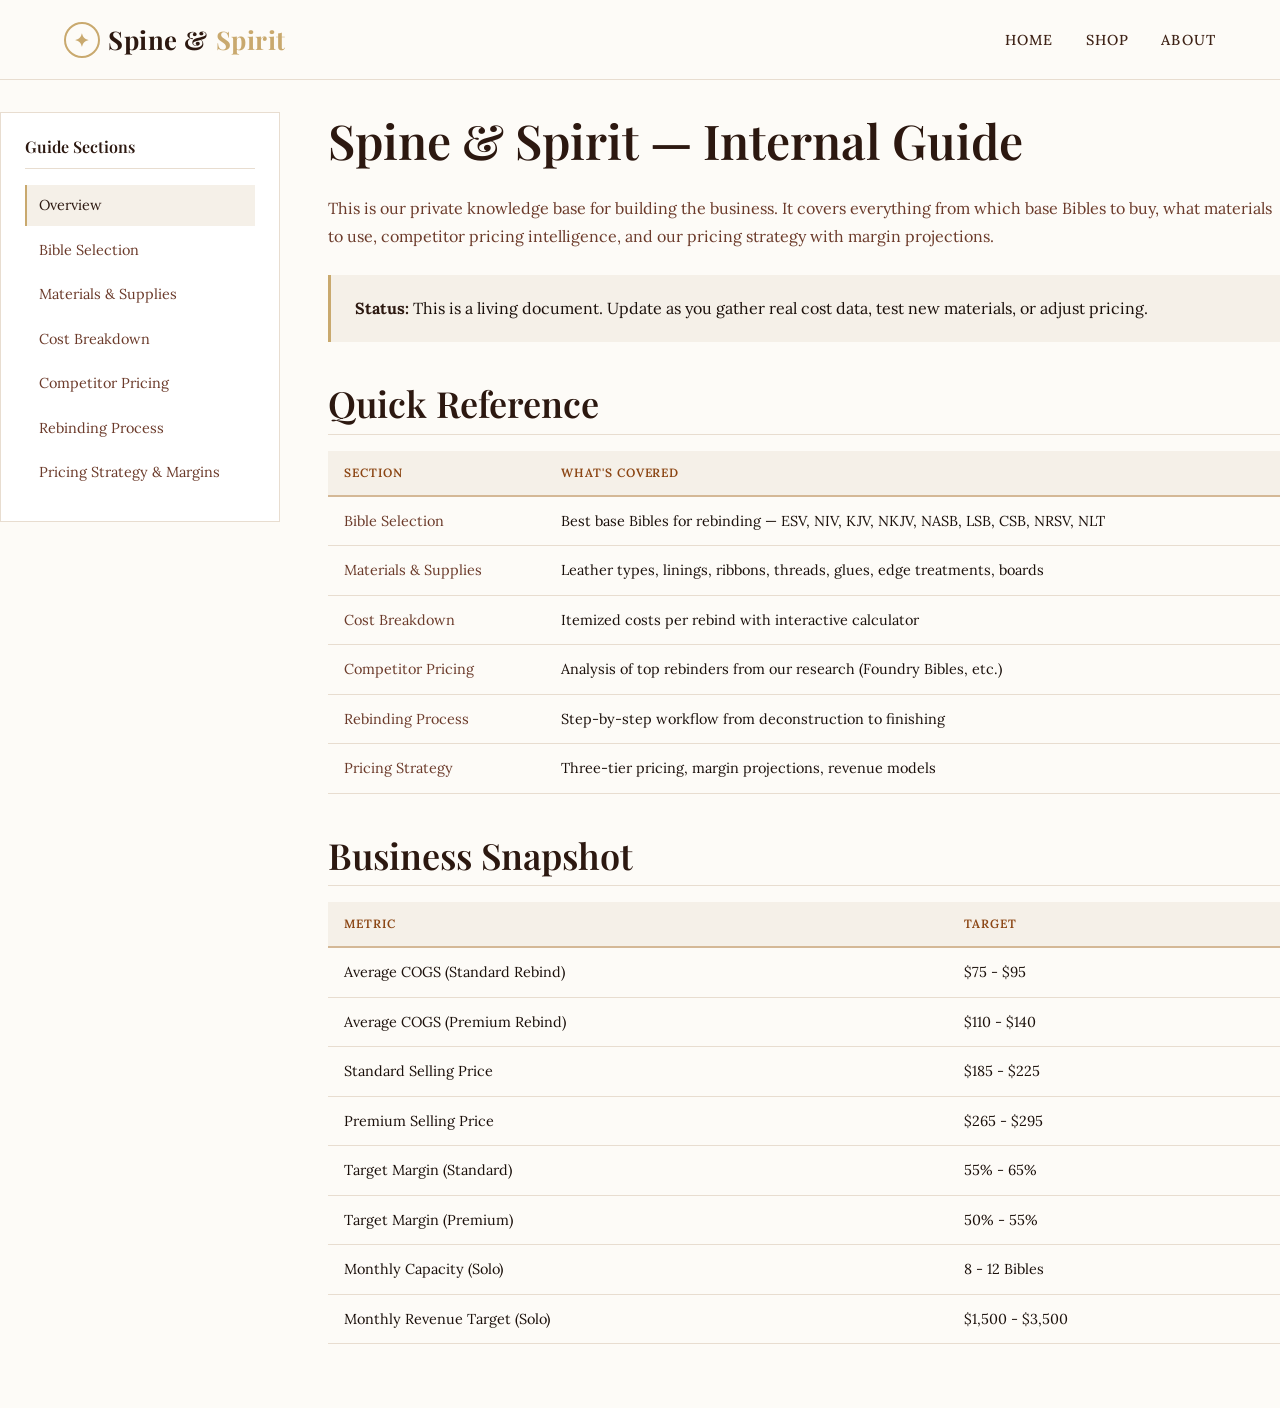
==== guide/index.html @ 6aaa07f2 "Initial scaffold: full storefront + internal guide for Spine & Spirit" ====
<!DOCTYPE html>
<html lang="en">
<head>
  <meta charset="UTF-8">
  <meta name="viewport" content="width=device-width, initial-scale=1.0">
  <title>Guide — Spine & Spirit (Internal)</title>
  <link rel="stylesheet" href="../css/style.css">
</head>
<body>

  <header class="site-header">
    <div class="header-inner">
      <a href="/" class="logo">
        <span class="logo-icon">✦</span>
        Spine &amp; <span>Spirit</span>
      </a>
      <nav>
        <button class="menu-toggle" aria-label="Toggle menu" aria-expanded="false">
          <svg viewBox="0 0 24 24" fill="none" stroke="currentColor" stroke-width="2">
            <path d="M3 6h18M3 12h18M3 18h18"/>
          </svg>
        </button>
        <ul class="nav-links">
          <li><a href="/">Home</a></li>
          <li><a href="/shop.html">Shop</a></li>
          <li><a href="/about.html">About</a></li>
        </ul>
      </nav>
    </div>
  </header>

  <div class="guide-layout">
    <aside class="guide-sidebar">
      <h3>Guide Sections</h3>
      <ul class="guide-nav">
        <li><a href="index.html" class="active">Overview</a></li>
        <li><a href="bible-selection.html">Bible Selection</a></li>
        <li><a href="materials.html">Materials &amp; Supplies</a></li>
        <li><a href="cost-breakdown.html">Cost Breakdown</a></li>
        <li><a href="competitor-pricing.html">Competitor Pricing</a></li>
        <li><a href="rebinding-process.html">Rebinding Process</a></li>
        <li><a href="pricing-strategy.html">Pricing Strategy &amp; Margins</a></li>
      </ul>
    </aside>
    <main class="guide-content">
      <h1>Spine &amp; Spirit — Internal Guide</h1>
      <p>This is our private knowledge base for building the business. It covers everything from which base Bibles to buy, what materials to use, competitor pricing intelligence, and our pricing strategy with margin projections.</p>

      <div class="guide-tip">
        <strong>Status:</strong> This is a living document. Update as you gather real cost data, test new materials, or adjust pricing.
      </div>

      <h2>Quick Reference</h2>
      <table>
        <thead>
          <tr>
            <th>Section</th>
            <th>What's Covered</th>
          </tr>
        </thead>
        <tbody>
          <tr>
            <td><a href="bible-selection.html">Bible Selection</a></td>
            <td>Best base Bibles for rebinding — ESV, NIV, KJV, NKJV, NASB, LSB, CSB, NRSV, NLT</td>
          </tr>
          <tr>
            <td><a href="materials.html">Materials &amp; Supplies</a></td>
            <td>Leather types, linings, ribbons, threads, glues, edge treatments, boards</td>
          </tr>
          <tr>
            <td><a href="cost-breakdown.html">Cost Breakdown</a></td>
            <td>Itemized costs per rebind with interactive calculator</td>
          </tr>
          <tr>
            <td><a href="competitor-pricing.html">Competitor Pricing</a></td>
            <td>Analysis of top rebinders from our research (Foundry Bibles, etc.)</td>
          </tr>
          <tr>
            <td><a href="rebinding-process.html">Rebinding Process</a></td>
            <td>Step-by-step workflow from deconstruction to finishing</td>
          </tr>
          <tr>
            <td><a href="pricing-strategy.html">Pricing Strategy</a></td>
            <td>Three-tier pricing, margin projections, revenue models</td>
          </tr>
        </tbody>
      </table>

      <h2>Business Snapshot</h2>
      <table>
        <thead>
          <tr>
            <th>Metric</th>
            <th>Target</th>
          </tr>
        </thead>
        <tbody>
          <tr><td>Average COGS (Standard Rebind)</td><td>$75 - $95</td></tr>
          <tr><td>Average COGS (Premium Rebind)</td><td>$110 - $140</td></tr>
          <tr><td>Standard Selling Price</td><td>$185 - $225</td></tr>
          <tr><td>Premium Selling Price</td><td>$265 - $295</td></tr>
          <tr><td>Target Margin (Standard)</td><td>55% - 65%</td></tr>
          <tr><td>Target Margin (Premium)</td><td>50% - 55%</td></tr>
          <tr><td>Monthly Capacity (Solo)</td><td>8 - 12 Bibles</td></tr>
          <tr><td>Monthly Revenue Target (Solo)</td><td>$1,500 - $3,500</td></tr>
        </tbody>
      </table>
    </main>
  </div>

  <script src="../js/main.js"></script>
</body>
</html>
---- css/style.css ----
/* ========================================
   Spine & Spirit — Design System
   Rustic & Classic Aesthetic
   ======================================== */

@import url('https://fonts.googleapis.com/css2?family=Playfair+Display:ital,wght@0,400;0,500;0,600;0,700;1,400;1,500&family=Lora:ital,wght@0,400;0,500;0,600;1,400&family=Cormorant+Garamond:ital,wght@0,400;0,500;0,600;1,400;1,500&display=swap');

/* ----- Reset & Base ----- */
*, *::before, *::after {
  margin: 0;
  padding: 0;
  box-sizing: border-box;
}

:root {
  --brown-900: #1A0F0A;
  --brown-800: #2C1810;
  --brown-700: #3E2216;
  --brown-600: #6B3A2A;
  --brown-500: #8B4513;
  --brown-400: #A0522D;
  --brown-300: #C49A6C;
  --brown-200: #D4B896;
  --brown-100: #E8DDD0;
  --brown-50: #F5F0E8;

  --gold: #C9A96E;
  --gold-light: #DFC99E;
  --gold-dark: #A8883E;

  --burgundy: #6B1D2A;
  --burgundy-dark: #4A1320;

  --cream: #FDFBF7;
  --white: #FFFFFF;

  --font-heading: 'Playfair Display', Georgia, serif;
  --font-body: 'Lora', Georgia, serif;
  --font-accent: 'Cormorant Garamond', Georgia, serif;

  --shadow-sm: 0 1px 3px rgba(26, 15, 10, 0.08);
  --shadow-md: 0 4px 12px rgba(26, 15, 10, 0.1);
  --shadow-lg: 0 8px 30px rgba(26, 15, 10, 0.12);
  --shadow-xl: 0 20px 60px rgba(26, 15, 10, 0.15);

  --radius-sm: 4px;
  --radius-md: 8px;
  --radius-lg: 16px;

  --max-width: 1200px;
  --header-height: 80px;
}

html {
  scroll-behavior: smooth;
  font-size: 16px;
}

body {
  font-family: var(--font-body);
  color: var(--brown-900);
  background: var(--cream);
  line-height: 1.7;
  -webkit-font-smoothing: antialiased;
}

img {
  max-width: 100%;
  height: auto;
  display: block;
}

a {
  color: var(--brown-600);
  text-decoration: none;
  transition: color 0.2s ease;
}

a:hover {
  color: var(--gold-dark);
}

/* ----- Typography ----- */
h1, h2, h3, h4, h5, h6 {
  font-family: var(--font-heading);
  font-weight: 600;
  line-height: 1.2;
  color: var(--brown-800);
}

h1 { font-size: 3rem; }
h2 { font-size: 2.25rem; }
h3 { font-size: 1.75rem; }
h4 { font-size: 1.25rem; }

p { margin-bottom: 1rem; }

.accent-text {
  font-family: var(--font-accent);
  font-style: italic;
  color: var(--brown-500);
}

.section-title {
  text-align: center;
  margin-bottom: 3rem;
}

.section-title h2 {
  position: relative;
  display: inline-block;
  margin-bottom: 0.75rem;
}

.section-title h2::after {
  content: '';
  display: block;
  width: 60px;
  height: 2px;
  background: var(--gold);
  margin: 0.75rem auto 0;
}

.section-title p {
  color: var(--brown-500);
  font-family: var(--font-accent);
  font-size: 1.2rem;
  font-style: italic;
}

/* ----- Container ----- */
.container {
  max-width: var(--max-width);
  margin: 0 auto;
  padding: 0 1.5rem;
}

/* ----- Header / Navigation ----- */
.site-header {
  position: fixed;
  top: 0;
  left: 0;
  right: 0;
  z-index: 1000;
  background: rgba(253, 251, 247, 0.97);
  backdrop-filter: blur(10px);
  border-bottom: 1px solid var(--brown-100);
  height: var(--header-height);
  transition: box-shadow 0.3s ease;
}

.site-header.scrolled {
  box-shadow: var(--shadow-md);
}

.header-inner {
  display: flex;
  align-items: center;
  justify-content: space-between;
  height: var(--header-height);
  max-width: var(--max-width);
  margin: 0 auto;
  padding: 0 1.5rem;
}

.logo {
  font-family: var(--font-heading);
  font-size: 1.6rem;
  font-weight: 700;
  color: var(--brown-800);
  letter-spacing: 0.02em;
  display: flex;
  align-items: center;
  gap: 0.5rem;
}

.logo span {
  color: var(--gold);
}

.logo-icon {
  width: 36px;
  height: 36px;
  border: 2px solid var(--gold);
  border-radius: 50%;
  display: flex;
  align-items: center;
  justify-content: center;
  font-size: 1.1rem;
  color: var(--gold);
}

.nav-links {
  display: flex;
  align-items: center;
  gap: 2rem;
  list-style: none;
}

.nav-links a {
  font-family: var(--font-body);
  font-size: 0.9rem;
  font-weight: 500;
  color: var(--brown-700);
  text-transform: uppercase;
  letter-spacing: 0.08em;
  position: relative;
}

.nav-links a::after {
  content: '';
  position: absolute;
  bottom: -4px;
  left: 0;
  width: 0;
  height: 1px;
  background: var(--gold);
  transition: width 0.3s ease;
}

.nav-links a:hover::after,
.nav-links a.active::after {
  width: 100%;
}

.nav-links a:hover {
  color: var(--brown-800);
}

/* Mobile Menu */
.menu-toggle {
  display: none;
  background: none;
  border: none;
  cursor: pointer;
  padding: 0.5rem;
  color: var(--brown-800);
}

.menu-toggle svg {
  width: 28px;
  height: 28px;
}

/* ----- Buttons ----- */
.btn {
  display: inline-flex;
  align-items: center;
  gap: 0.5rem;
  font-family: var(--font-body);
  font-size: 0.9rem;
  font-weight: 600;
  padding: 0.875rem 2rem;
  border: 2px solid var(--brown-800);
  border-radius: 0;
  cursor: pointer;
  transition: all 0.3s ease;
  text-transform: uppercase;
  letter-spacing: 0.08em;
  text-decoration: none;
}

.btn-primary {
  background: var(--brown-800);
  color: var(--cream);
  border-color: var(--brown-800);
}

.btn-primary:hover {
  background: var(--brown-700);
  border-color: var(--brown-700);
  color: var(--cream);
}

.btn-secondary {
  background: transparent;
  color: var(--brown-800);
  border-color: var(--brown-800);
}

.btn-secondary:hover {
  background: var(--brown-800);
  color: var(--cream);
}

.btn-gold {
  background: var(--gold);
  color: var(--brown-900);
  border-color: var(--gold);
}

.btn-gold:hover {
  background: var(--gold-dark);
  border-color: var(--gold-dark);
  color: var(--white);
}

.btn-sm {
  padding: 0.6rem 1.25rem;
  font-size: 0.8rem;
}

/* ----- Hero ----- */
.hero {
  padding: calc(var(--header-height) + 4rem) 0 5rem;
  background: linear-gradient(135deg, var(--brown-50) 0%, var(--cream) 50%, var(--brown-50) 100%);
  position: relative;
  overflow: hidden;
}

.hero::before {
  content: '';
  position: absolute;
  top: -50%;
  right: -20%;
  width: 600px;
  height: 600px;
  background: radial-gradient(circle, rgba(201, 169, 110, 0.06) 0%, transparent 70%);
  pointer-events: none;
}

.hero-content {
  max-width: 700px;
  margin: 0 auto;
  text-align: center;
  position: relative;
  z-index: 1;
}

.hero-subtitle {
  font-family: var(--font-accent);
  font-size: 1.2rem;
  font-style: italic;
  color: var(--brown-500);
  margin-bottom: 1rem;
}

.hero h1 {
  font-size: 3.5rem;
  margin-bottom: 1.5rem;
  line-height: 1.15;
}

.hero h1 em {
  font-style: italic;
  color: var(--gold-dark);
}

.hero p {
  font-size: 1.15rem;
  color: var(--brown-600);
  margin-bottom: 2.5rem;
  max-width: 560px;
  margin-left: auto;
  margin-right: auto;
}

.hero-actions {
  display: flex;
  gap: 1rem;
  justify-content: center;
  flex-wrap: wrap;
}

.hero-ornament {
  font-family: var(--font-accent);
  font-size: 2rem;
  color: var(--gold);
  letter-spacing: 0.5em;
  margin-top: 2rem;
  opacity: 0.5;
}

/* ----- Product Grid ----- */
.product-grid {
  display: grid;
  grid-template-columns: repeat(auto-fill, minmax(300px, 1fr));
  gap: 2rem;
}

.product-card {
  background: var(--white);
  border: 1px solid var(--brown-100);
  transition: all 0.35s ease;
  position: relative;
  overflow: hidden;
}

.product-card:hover {
  transform: translateY(-4px);
  box-shadow: var(--shadow-lg);
  border-color: var(--brown-200);
}

.product-card-image {
  aspect-ratio: 3/4;
  background: var(--brown-50);
  display: flex;
  align-items: center;
  justify-content: center;
  font-family: var(--font-accent);
  font-size: 1.1rem;
  color: var(--brown-300);
  overflow: hidden;
  position: relative;
}

.product-card-image .placeholder-icon {
  font-size: 3rem;
  opacity: 0.3;
}

.product-card-badge {
  position: absolute;
  top: 1rem;
  left: 1rem;
  background: var(--gold);
  color: var(--brown-900);
  font-size: 0.7rem;
  font-weight: 600;
  text-transform: uppercase;
  letter-spacing: 0.08em;
  padding: 0.3rem 0.75rem;
}

.product-card-body {
  padding: 1.5rem;
}

.product-card-version {
  font-size: 0.75rem;
  text-transform: uppercase;
  letter-spacing: 0.1em;
  color: var(--gold-dark);
  font-weight: 600;
  margin-bottom: 0.25rem;
}

.product-card-title {
  font-family: var(--font-heading);
  font-size: 1.15rem;
  font-weight: 600;
  color: var(--brown-800);
  margin-bottom: 0.5rem;
  line-height: 1.3;
}

.product-card-description {
  font-size: 0.9rem;
  color: var(--brown-500);
  margin-bottom: 1rem;
  line-height: 1.5;
}

.product-card-footer {
  display: flex;
  align-items: center;
  justify-content: space-between;
  padding-top: 1rem;
  border-top: 1px solid var(--brown-100);
}

.product-card-price {
  font-family: var(--font-heading);
  font-size: 1.3rem;
  font-weight: 700;
  color: var(--brown-800);
}

.product-card-price .original {
  font-size: 0.9rem;
  font-weight: 400;
  color: var(--brown-300);
  text-decoration: line-through;
  margin-right: 0.5rem;
}

/* ----- Product Detail ----- */
.product-detail {
  padding: calc(var(--header-height) + 3rem) 0 4rem;
}

.product-detail-layout {
  display: grid;
  grid-template-columns: 1fr 1fr;
  gap: 4rem;
  align-items: start;
}

.product-detail-gallery {
  position: sticky;
  top: calc(var(--header-height) + 2rem);
}

.product-detail-image {
  aspect-ratio: 3/4;
  background: var(--brown-50);
  display: flex;
  align-items: center;
  justify-content: center;
  border: 1px solid var(--brown-100);
  margin-bottom: 1rem;
}

.product-detail-image .placeholder-icon {
  font-size: 5rem;
  opacity: 0.2;
  color: var(--brown-400);
}

.product-detail-info h1 {
  font-size: 2rem;
  margin-bottom: 0.5rem;
}

.product-detail-version {
  font-size: 0.85rem;
  text-transform: uppercase;
  letter-spacing: 0.1em;
  color: var(--gold-dark);
  font-weight: 600;
  margin-bottom: 0.5rem;
}

.product-detail-price {
  font-family: var(--font-heading);
  font-size: 2rem;
  font-weight: 700;
  color: var(--brown-800);
  margin-bottom: 1.5rem;
}

.product-detail-description {
  color: var(--brown-600);
  margin-bottom: 2rem;
  line-height: 1.8;
}

.product-specs {
  display: grid;
  grid-template-columns: 1fr 1fr;
  gap: 1rem;
  margin-bottom: 2rem;
  padding: 1.5rem;
  background: var(--brown-50);
  border: 1px solid var(--brown-100);
}

.product-spec {
  font-size: 0.9rem;
}

.product-spec-label {
  font-size: 0.75rem;
  text-transform: uppercase;
  letter-spacing: 0.08em;
  color: var(--brown-400);
  font-weight: 600;
  margin-bottom: 0.15rem;
}

.product-spec-value {
  color: var(--brown-800);
  font-weight: 500;
}

.product-actions {
  display: flex;
  gap: 1rem;
  flex-wrap: wrap;
}

/* ----- Features Section ----- */
.features {
  padding: 5rem 0;
  background: var(--white);
}

.features-grid {
  display: grid;
  grid-template-columns: repeat(3, 1fr);
  gap: 3rem;
  text-align: center;
}

.feature-item {
  padding: 2rem;
}

.feature-icon {
  font-size: 2.5rem;
  margin-bottom: 1rem;
  color: var(--gold);
}

.feature-item h3 {
  font-size: 1.1rem;
  margin-bottom: 0.75rem;
}

.feature-item p {
  font-size: 0.95rem;
  color: var(--brown-500);
  line-height: 1.6;
}

/* ----- About Section (Home) ----- */
.home-about {
  padding: 5rem 0;
  background: var(--brown-50);
}

.home-about-grid {
  display: grid;
  grid-template-columns: 1fr 1fr;
  gap: 4rem;
  align-items: center;
}

.home-about-text h2 {
  margin-bottom: 1.5rem;
}

.home-about-text p {
  color: var(--brown-600);
  margin-bottom: 1.5rem;
}

.home-about-image {
  aspect-ratio: 4/3;
  background: var(--brown-100);
  display: flex;
  align-items: center;
  justify-content: center;
  font-family: var(--font-accent);
  font-size: 1.2rem;
  color: var(--brown-300);
  border: 1px solid var(--brown-200);
}

/* ----- Newsletter / CTA ----- */
.cta-section {
  padding: 5rem 0;
  background: linear-gradient(135deg, var(--brown-800), var(--brown-700));
  color: var(--cream);
  text-align: center;
}

.cta-section h2 {
  color: var(--cream);
  margin-bottom: 1rem;
}

.cta-section p {
  color: var(--brown-200);
  margin-bottom: 2rem;
  max-width: 500px;
  margin-left: auto;
  margin-right: auto;
}

.cta-section .btn-primary {
  background: var(--gold);
  border-color: var(--gold);
  color: var(--brown-900);
}

.cta-section .btn-primary:hover {
  background: var(--gold-light);
  border-color: var(--gold-light);
}

/* ----- Footer ----- */
.site-footer {
  background: var(--brown-900);
  color: var(--brown-200);
  padding: 4rem 0 2rem;
}

.footer-grid {
  display: grid;
  grid-template-columns: 2fr 1fr 1fr 1fr;
  gap: 3rem;
  margin-bottom: 3rem;
}

.footer-brand .logo {
  color: var(--cream);
  margin-bottom: 1rem;
}

.footer-brand p {
  font-size: 0.9rem;
  color: var(--brown-300);
  max-width: 300px;
}

.footer-col h4 {
  font-family: var(--font-body);
  font-size: 0.85rem;
  text-transform: uppercase;
  letter-spacing: 0.1em;
  color: var(--gold);
  margin-bottom: 1.25rem;
  font-weight: 600;
}

.footer-col ul {
  list-style: none;
}

.footer-col li {
  margin-bottom: 0.6rem;
}

.footer-col a {
  color: var(--brown-300);
  font-size: 0.9rem;
}

.footer-col a:hover {
  color: var(--gold-light);
}

.footer-bottom {
  border-top: 1px solid rgba(255, 255, 255, 0.08);
  padding-top: 2rem;
  display: flex;
  justify-content: space-between;
  align-items: center;
  font-size: 0.85rem;
  color: var(--brown-400);
}

/* ----- Page Header ----- */
.page-header {
  padding: calc(var(--header-height) + 3rem) 0 2rem;
  background: var(--brown-50);
  text-align: center;
  border-bottom: 1px solid var(--brown-100);
}

.page-header h1 {
  margin-bottom: 0.5rem;
}

.page-header p {
  color: var(--brown-500);
  font-family: var(--font-accent);
  font-style: italic;
  font-size: 1.1rem;
}

/* ----- Page Content ----- */
.page-content {
  padding: 4rem 0;
}

/* ----- Shop Filters ----- */
.shop-toolbar {
  display: flex;
  justify-content: space-between;
  align-items: center;
  margin-bottom: 2rem;
  padding-bottom: 1.5rem;
  border-bottom: 1px solid var(--brown-100);
  flex-wrap: wrap;
  gap: 1rem;
}

.shop-count {
  font-size: 0.9rem;
  color: var(--brown-500);
}

.shop-filters {
  display: flex;
  gap: 0.75rem;
  flex-wrap: wrap;
}

.filter-btn {
  padding: 0.4rem 1rem;
  font-size: 0.8rem;
  font-family: var(--font-body);
  background: transparent;
  border: 1px solid var(--brown-200);
  color: var(--brown-600);
  cursor: pointer;
  transition: all 0.2s ease;
  text-transform: uppercase;
  letter-spacing: 0.05em;
}

.filter-btn:hover,
.filter-btn.active {
  background: var(--brown-800);
  border-color: var(--brown-800);
  color: var(--cream);
}

/* ----- Guide Pages ----- */
.guide-layout {
  display: grid;
  grid-template-columns: 280px 1fr;
  gap: 3rem;
  padding: calc(var(--header-height) + 2rem) 0 4rem;
}

.guide-sidebar {
  position: sticky;
  top: calc(var(--header-height) + 2rem);
  height: fit-content;
  padding: 1.5rem;
  background: var(--white);
  border: 1px solid var(--brown-100);
}

.guide-sidebar h3 {
  font-size: 1rem;
  margin-bottom: 1rem;
  padding-bottom: 0.75rem;
  border-bottom: 1px solid var(--brown-100);
}

.guide-nav {
  list-style: none;
}

.guide-nav li {
  margin-bottom: 0.25rem;
}

.guide-nav a {
  display: block;
  padding: 0.5rem 0.75rem;
  font-size: 0.9rem;
  color: var(--brown-600);
  border-left: 2px solid transparent;
  transition: all 0.2s ease;
}

.guide-nav a:hover,
.guide-nav a.active {
  color: var(--brown-800);
  border-left-color: var(--gold);
  background: var(--brown-50);
}

.guide-content h1 {
  margin-bottom: 1.5rem;
}

.guide-content h2 {
  margin-top: 2.5rem;
  margin-bottom: 1rem;
  padding-bottom: 0.5rem;
  border-bottom: 1px solid var(--brown-100);
}

.guide-content h3 {
  margin-top: 2rem;
  margin-bottom: 0.75rem;
}

.guide-content p,
.guide-content li {
  color: var(--brown-600);
  line-height: 1.8;
}

.guide-content ul,
.guide-content ol {
  margin: 1rem 0;
  padding-left: 1.5rem;
}

.guide-content li {
  margin-bottom: 0.5rem;
}

.guide-content img {
  margin: 1.5rem 0;
  border: 1px solid var(--brown-100);
}

.guide-tip {
  background: var(--brown-50);
  border-left: 3px solid var(--gold);
  padding: 1.25rem 1.5rem;
  margin: 1.5rem 0;
}

.guide-tip strong {
  color: var(--brown-800);
}

/* ----- Tables ----- */
.table-wrap {
  overflow-x: auto;
  margin: 1.5rem 0;
}

table {
  width: 100%;
  border-collapse: collapse;
  font-size: 0.9rem;
}

table th,
table td {
  padding: 0.75rem 1rem;
  text-align: left;
  border-bottom: 1px solid var(--brown-100);
}

table th {
  background: var(--brown-50);
  font-family: var(--font-body);
  font-size: 0.75rem;
  text-transform: uppercase;
  letter-spacing: 0.08em;
  color: var(--brown-500);
  font-weight: 600;
  border-bottom: 2px solid var(--brown-200);
}

table tr:hover td {
  background: var(--brown-50);
}

/* ----- Calculator ----- */
.calculator {
  padding: 2rem;
  background: var(--white);
  border: 1px solid var(--brown-100);
  margin: 2rem 0;
}

.calculator h3 {
  margin-bottom: 1.5rem;
}

.calc-row {
  display: flex;
  align-items: center;
  gap: 1rem;
  margin-bottom: 1rem;
  padding-bottom: 0.75rem;
  border-bottom: 1px solid var(--brown-50);
}

.calc-row label {
  flex: 1;
  font-size: 0.9rem;
  color: var(--brown-700);
  font-weight: 500;
}

.calc-row input {
  width: 140px;
  padding: 0.5rem 0.75rem;
  border: 1px solid var(--brown-200);
  font-family: var(--font-body);
  font-size: 0.9rem;
  text-align: right;
  background: var(--cream);
  color: var(--brown-800);
}

.calc-row input:focus {
  outline: none;
  border-color: var(--gold);
}

.calc-total {
  display: flex;
  justify-content: space-between;
  align-items: center;
  padding: 1.25rem;
  margin-top: 1rem;
  background: var(--brown-800);
  color: var(--cream);
  font-family: var(--font-heading);
  font-size: 1.2rem;
  font-weight: 600;
}

.calc-total span:last-child {
  font-size: 1.5rem;
  color: var(--gold);
}

.calc-profit {
  display: flex;
  justify-content: space-between;
  align-items: center;
  padding: 1rem 1.25rem;
  background: var(--brown-50);
  border: 1px solid var(--brown-100);
  font-family: var(--font-heading);
  margin-top: 0.5rem;
}

.calc-profit.good {
  border-left: 3px solid #2d7d46;
}

.calc-profit.warning {
  border-left: 3px solid var(--gold);
}

.calc-profit.bad {
  border-left: 3px solid var(--burgundy);
}

/* ----- Guide hidden badge ----- */
.guide-badge {
  display: inline-block;
  font-size: 0.7rem;
  text-transform: uppercase;
  letter-spacing: 0.1em;
  padding: 0.2rem 0.5rem;
  background: var(--brown-100);
  color: var(--brown-500);
  margin-left: 0.5rem;
}

/* ----- Responsive ----- */
@media (max-width: 968px) {
  .product-detail-layout {
    grid-template-columns: 1fr;
    gap: 2rem;
  }

  .product-detail-gallery {
    position: static;
  }

  .home-about-grid {
    grid-template-columns: 1fr;
    gap: 2rem;
  }

  .features-grid {
    grid-template-columns: 1fr;
    gap: 1rem;
  }

  .footer-grid {
    grid-template-columns: 1fr 1fr;
  }

  .guide-layout {
    grid-template-columns: 1fr;
  }

  .guide-sidebar {
    position: static;
  }
}

@media (max-width: 768px) {
  h1 { font-size: 2rem; }
  h2 { font-size: 1.6rem; }
  h3 { font-size: 1.3rem; }

  .hero h1 {
    font-size: 2.2rem;
  }

  .nav-links {
    display: none;
    position: fixed;
    top: var(--header-height);
    left: 0;
    right: 0;
    background: var(--cream);
    border-bottom: 1px solid var(--brown-100);
    padding: 1.5rem;
    flex-direction: column;
    gap: 1rem;
    box-shadow: var(--shadow-md);
  }

  .nav-links.open {
    display: flex;
  }

  .menu-toggle {
    display: block;
  }

  .product-grid {
    grid-template-columns: 1fr;
  }

  .footer-grid {
    grid-template-columns: 1fr;
    gap: 2rem;
  }

  .product-specs {
    grid-template-columns: 1fr;
  }

  .footer-bottom {
    flex-direction: column;
    gap: 0.5rem;
    text-align: center;
  }
}

/* ----- Animations ----- */
@keyframes fadeInUp {
  from {
    opacity: 0;
    transform: translateY(20px);
  }
  to {
    opacity: 1;
    transform: translateY(0);
  }
}

.fade-in-up {
  animation: fadeInUp 0.6s ease forwards;
}

/* ----- Utility ----- */
.text-center { text-align: center; }
.mt-1 { margin-top: 1rem; }
.mt-2 { margin-top: 2rem; }
.mb-1 { margin-bottom: 1rem; }
.mb-2 { margin-bottom: 2rem; }
.sr-only {
  position: absolute;
  width: 1px;
  height: 1px;
  padding: 0;
  margin: -1px;
  overflow: hidden;
  clip: rect(0,0,0,0);
  white-space: nowrap;
  border: 0;
}
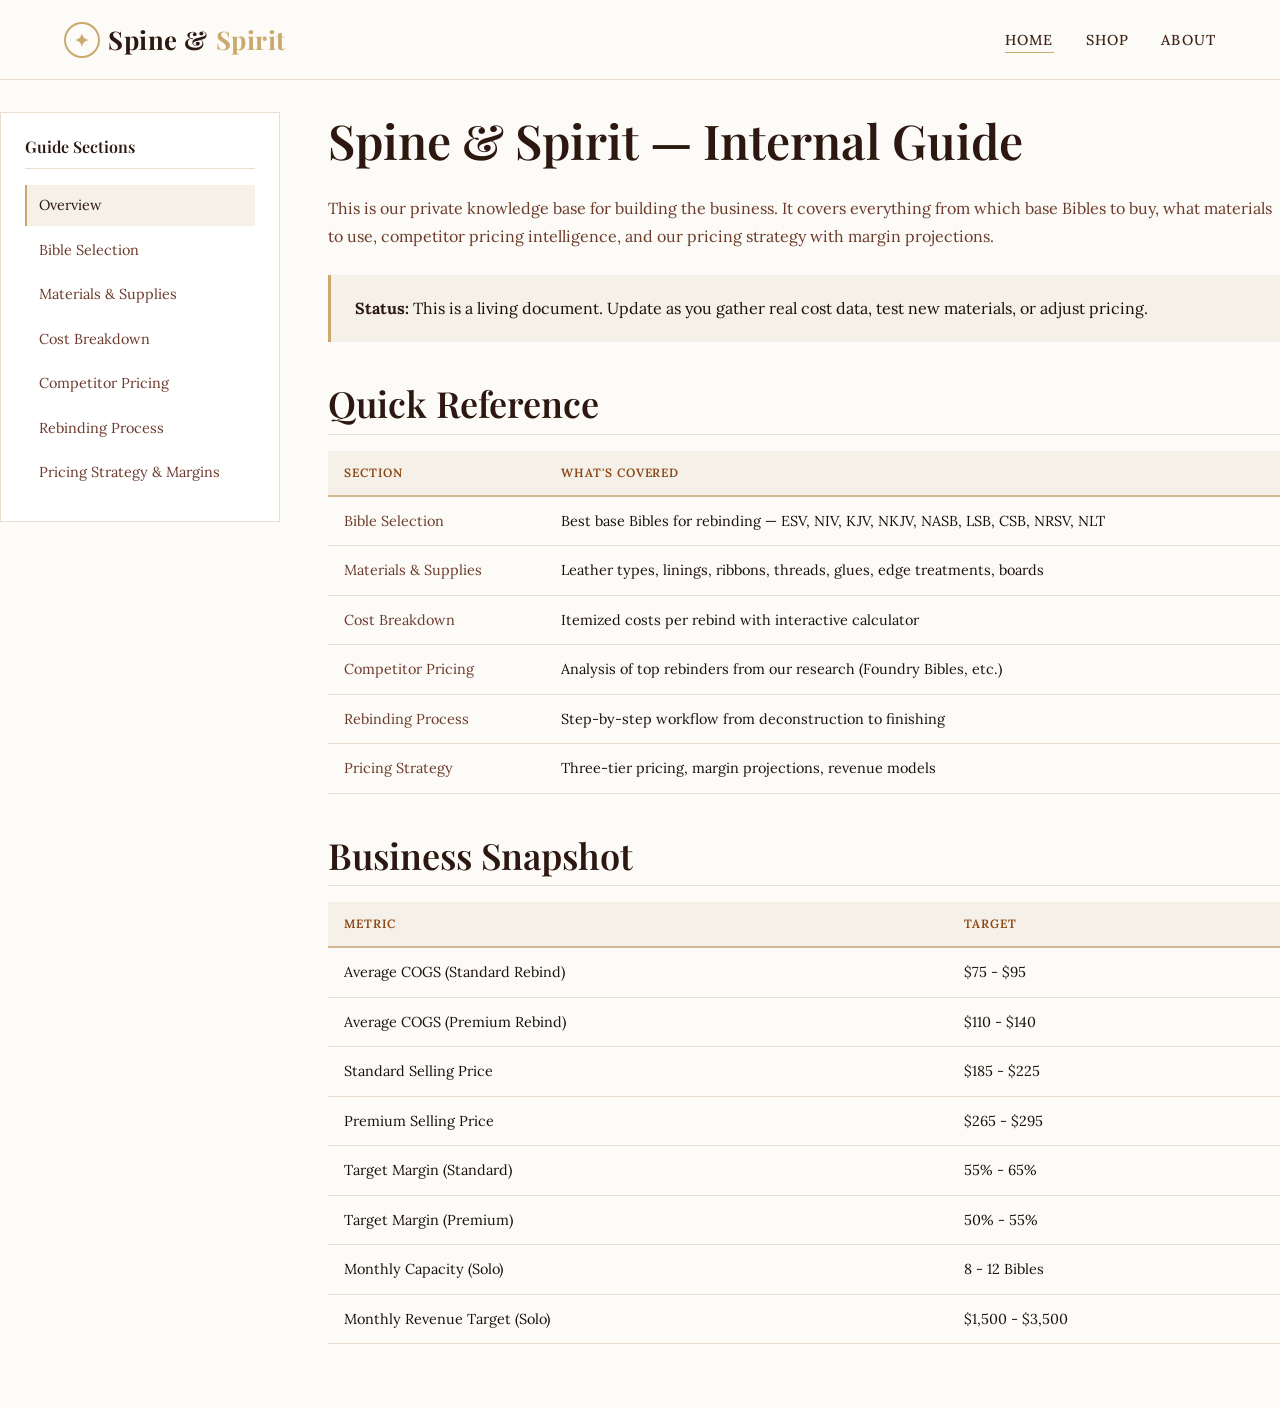
==== commit 16b6bcfc: "Fix absolute paths for GitHub Pages subpath" ====
--- a/guide/index.html
+++ b/guide/index.html
@@ -10,7 +10,7 @@
 
   <header class="site-header">
     <div class="header-inner">
-      <a href="/" class="logo">
+      <a href="/spine-and-spirit/" class="logo">
         <span class="logo-icon">✦</span>
         Spine &amp; <span>Spirit</span>
       </a>
@@ -21,9 +21,9 @@
           </svg>
         </button>
         <ul class="nav-links">
-          <li><a href="/">Home</a></li>
-          <li><a href="/shop.html">Shop</a></li>
-          <li><a href="/about.html">About</a></li>
+          <li><a href="/spine-and-spirit/">Home</a></li>
+          <li><a href="/spine-and-spirit/shop.html">Shop</a></li>
+          <li><a href="/spine-and-spirit/about.html">About</a></li>
         </ul>
       </nav>
     </div>
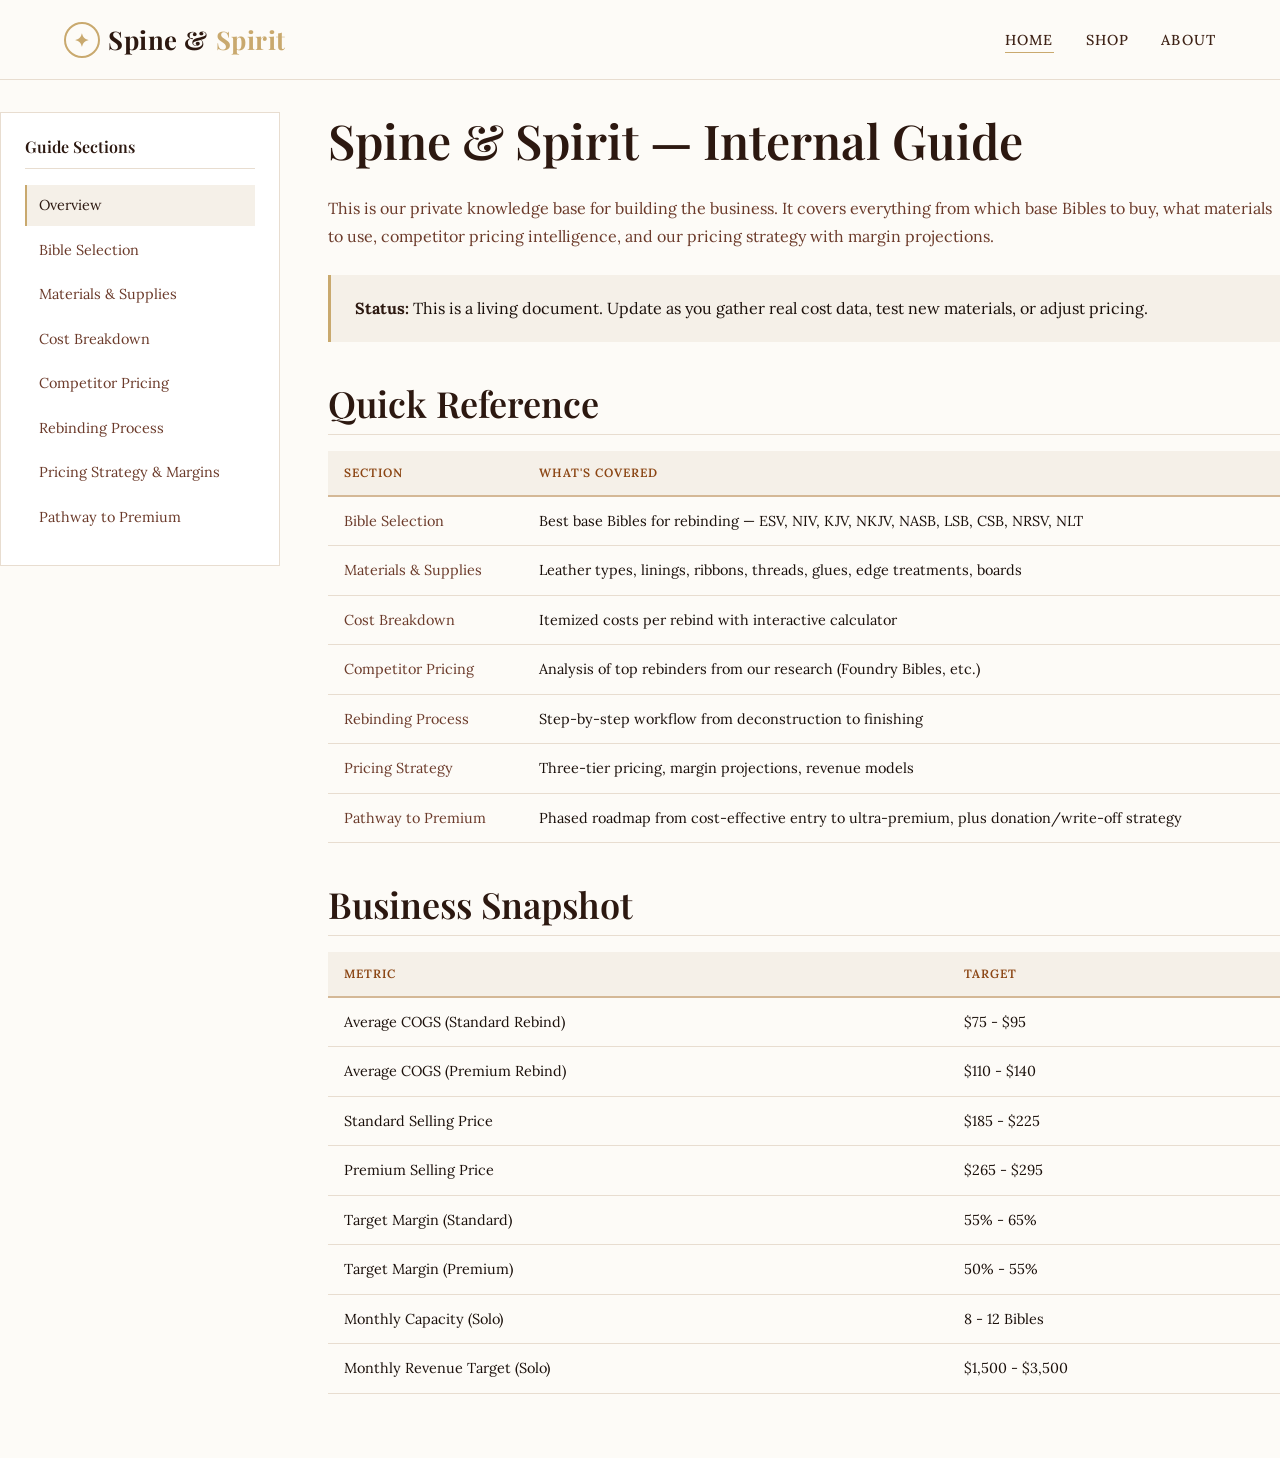
==== commit c3ecbeff: "Add Pathway to Premium guide with phased roadmap and donation/write-off strategy" ====
--- a/guide/index.html
+++ b/guide/index.html
@@ -40,6 +40,7 @@
         <li><a href="competitor-pricing.html">Competitor Pricing</a></li>
         <li><a href="rebinding-process.html">Rebinding Process</a></li>
         <li><a href="pricing-strategy.html">Pricing Strategy &amp; Margins</a></li>
+        <li><a href="pathway-to-premium.html">Pathway to Premium</a></li>
       </ul>
     </aside>
     <main class="guide-content">
@@ -83,6 +84,10 @@
             <td><a href="pricing-strategy.html">Pricing Strategy</a></td>
             <td>Three-tier pricing, margin projections, revenue models</td>
           </tr>
+          <tr>
+            <td><a href="pathway-to-premium.html">Pathway to Premium</a></td>
+            <td>Phased roadmap from cost-effective entry to ultra-premium, plus donation/write-off strategy</td>
+          </tr>
         </tbody>
       </table>
 
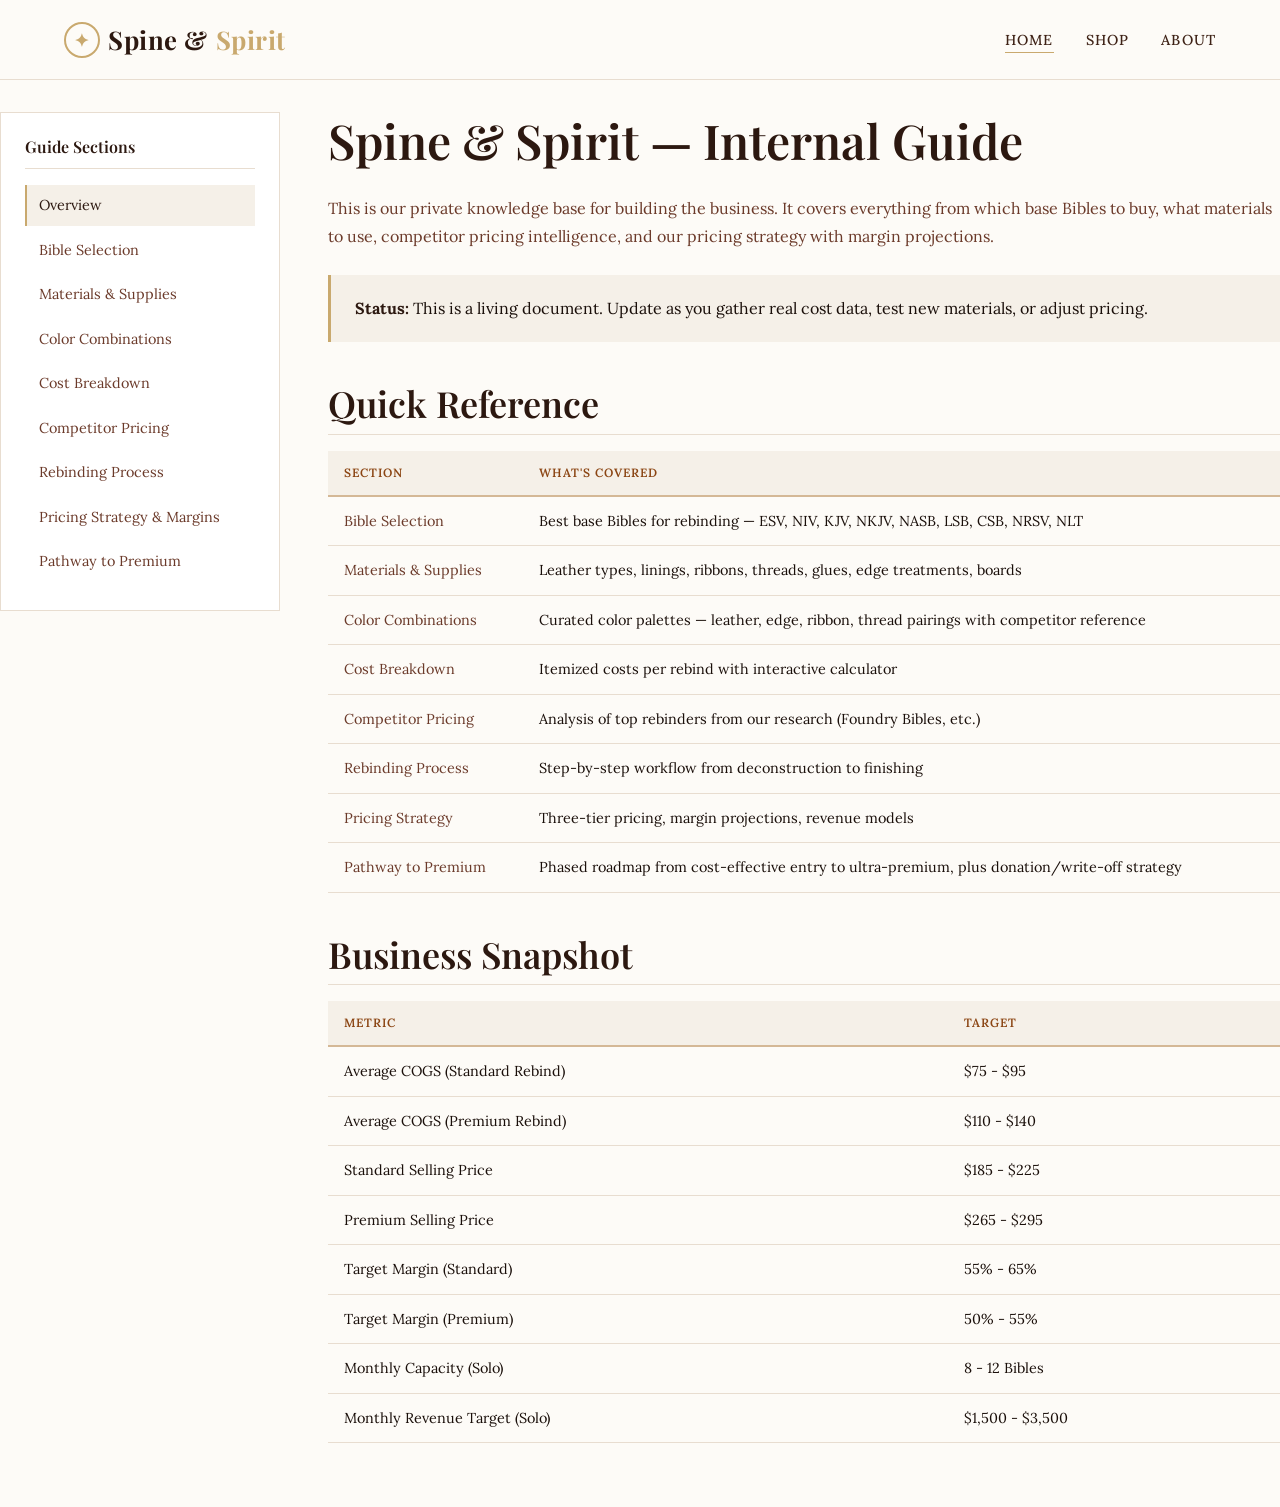
==== commit f0ec09cd: "Add color combinations cheat sheet with curated leather/ribbon/edge pairings" ====
--- a/guide/index.html
+++ b/guide/index.html
@@ -36,6 +36,7 @@
         <li><a href="index.html" class="active">Overview</a></li>
         <li><a href="bible-selection.html">Bible Selection</a></li>
         <li><a href="materials.html">Materials &amp; Supplies</a></li>
+        <li><a href="color-combos.html">Color Combinations</a></li>
         <li><a href="cost-breakdown.html">Cost Breakdown</a></li>
         <li><a href="competitor-pricing.html">Competitor Pricing</a></li>
         <li><a href="rebinding-process.html">Rebinding Process</a></li>
@@ -67,6 +68,10 @@
           <tr>
             <td><a href="materials.html">Materials &amp; Supplies</a></td>
             <td>Leather types, linings, ribbons, threads, glues, edge treatments, boards</td>
+          </tr>
+          <tr>
+            <td><a href="color-combos.html">Color Combinations</a></td>
+            <td>Curated color palettes — leather, edge, ribbon, thread pairings with competitor reference</td>
           </tr>
           <tr>
             <td><a href="cost-breakdown.html">Cost Breakdown</a></td>
